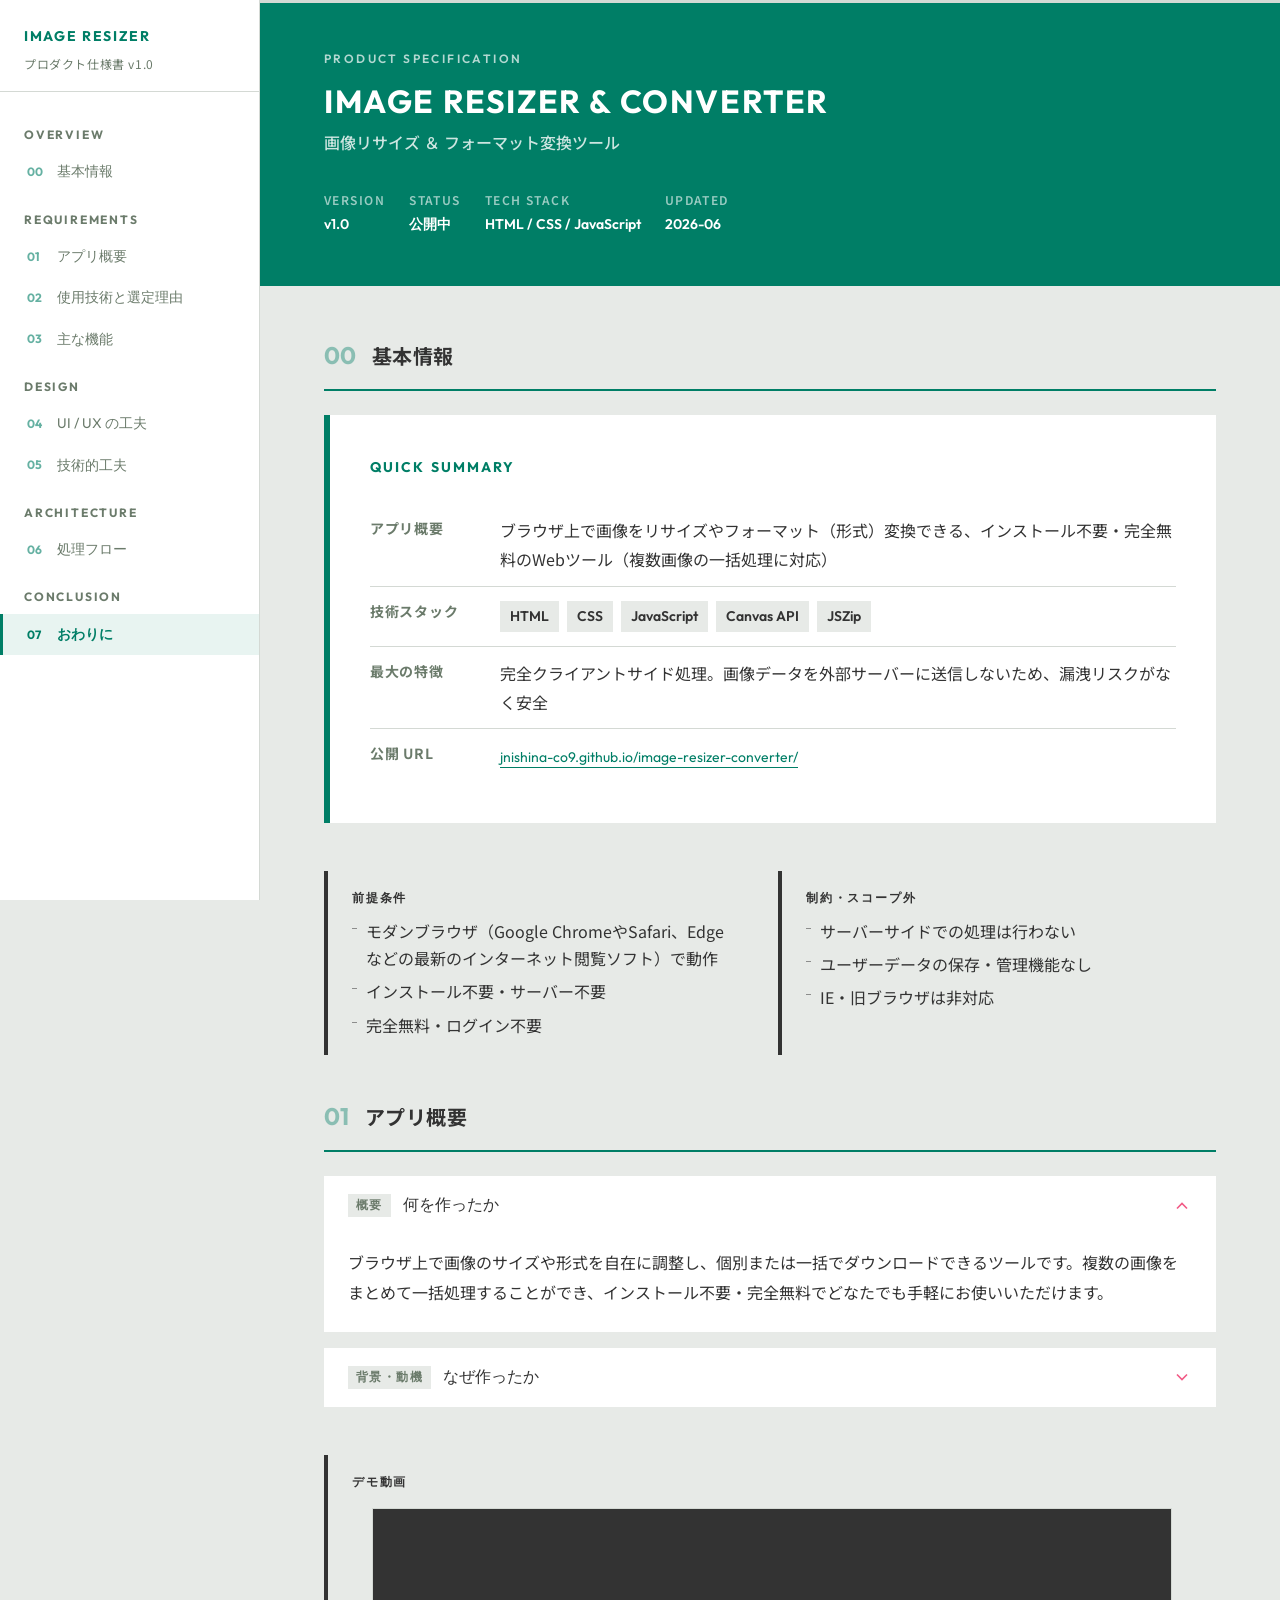
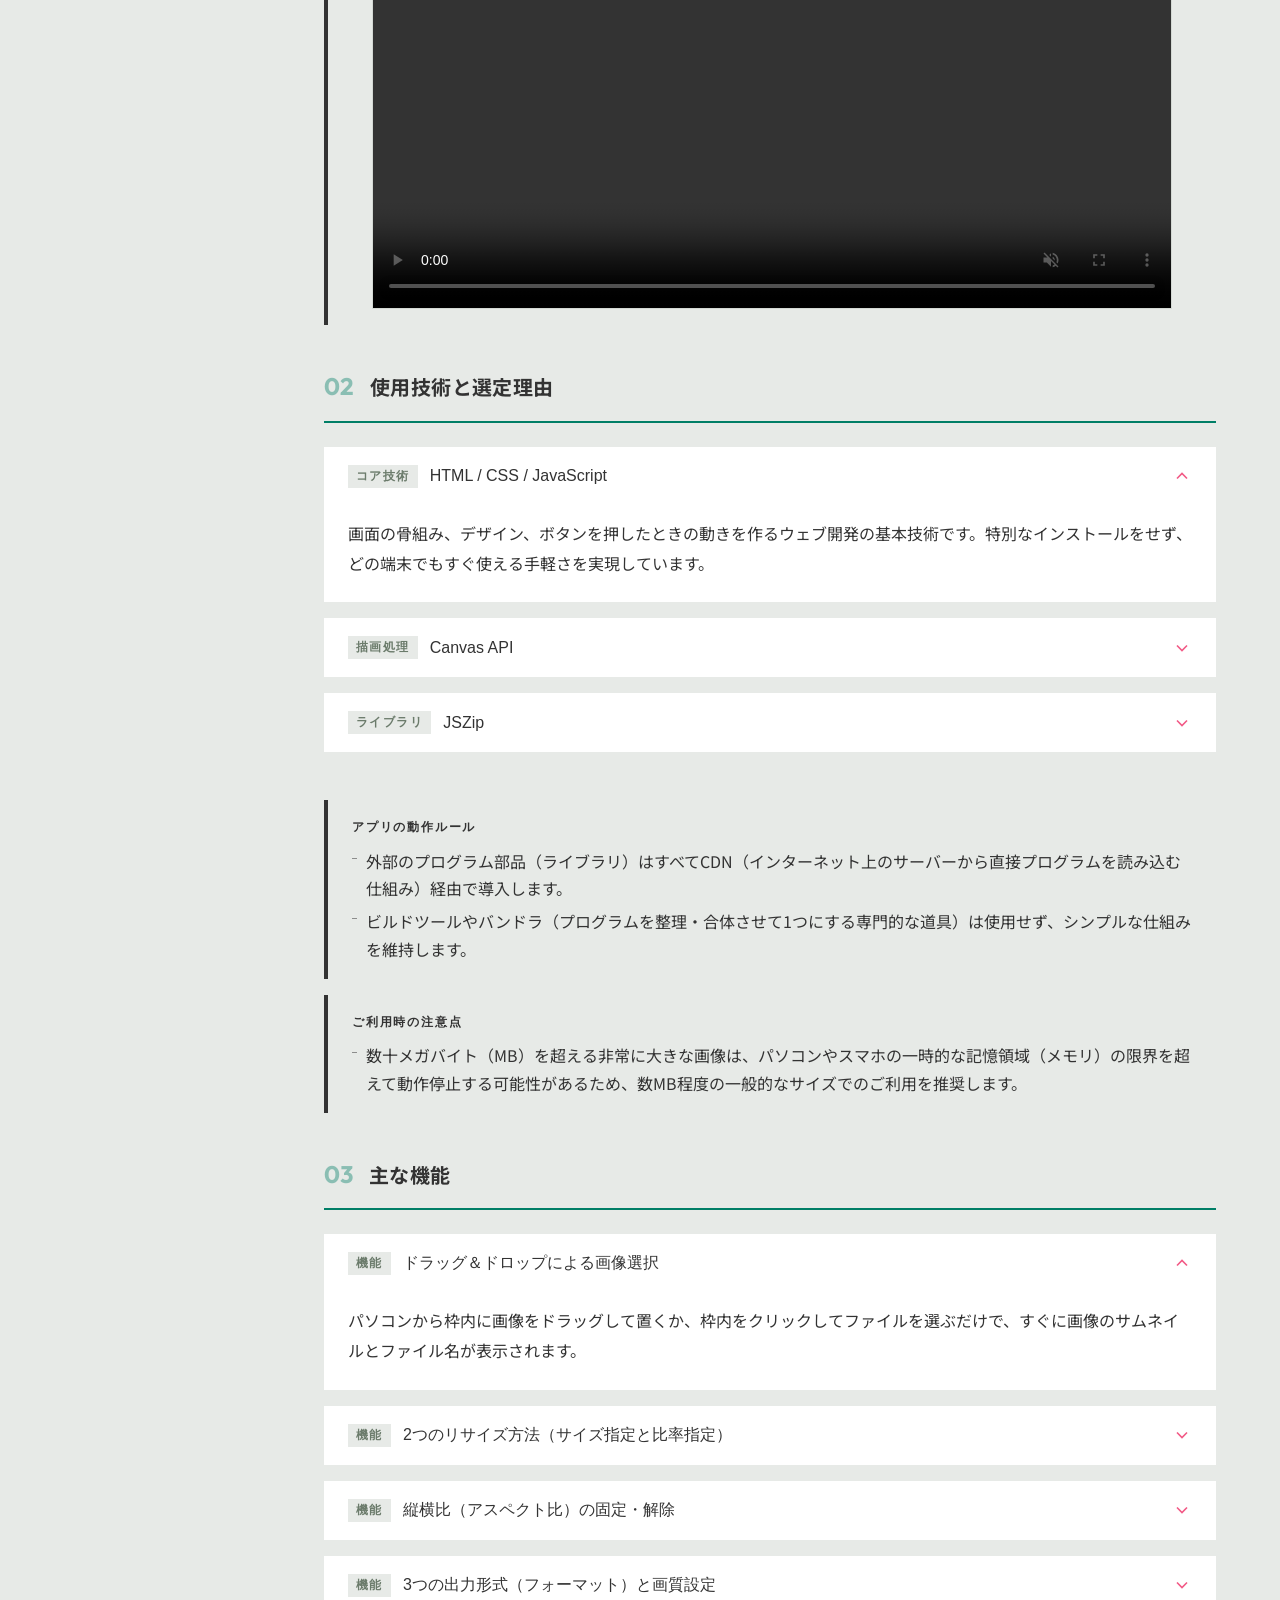
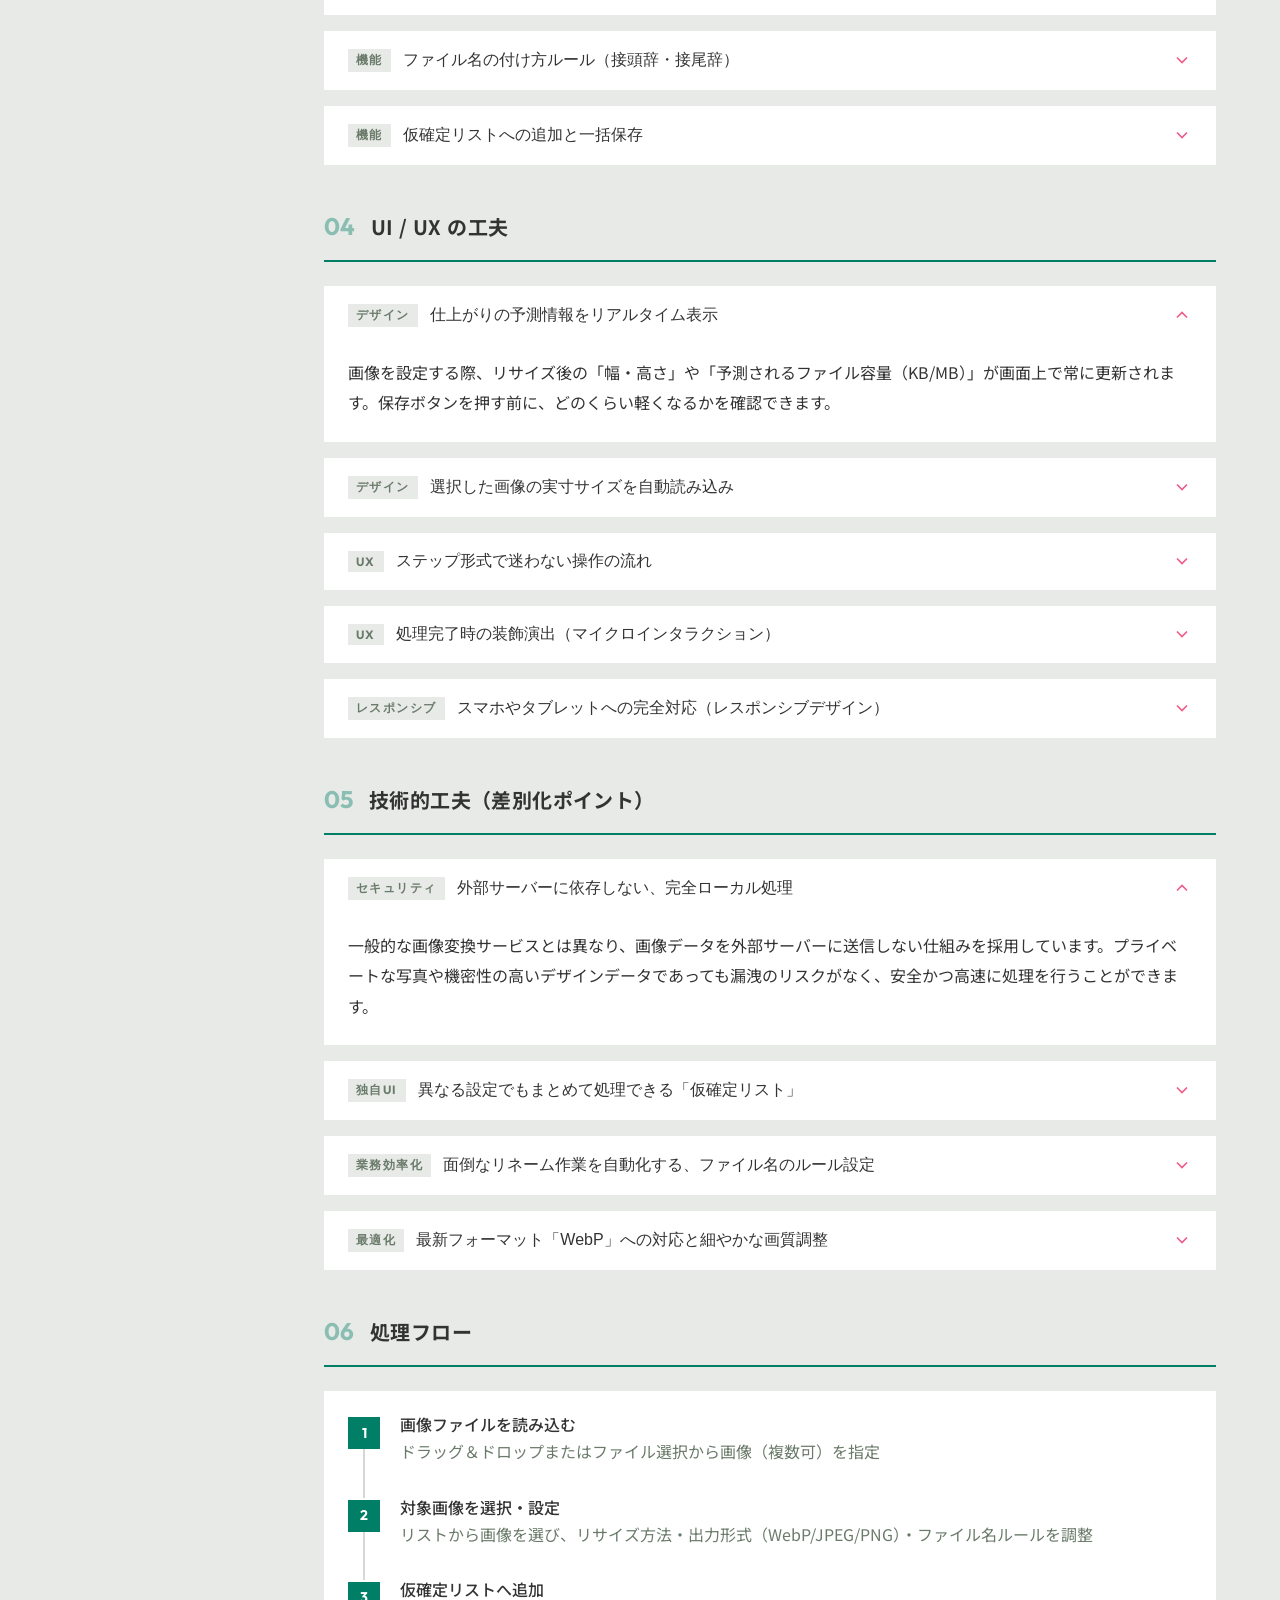
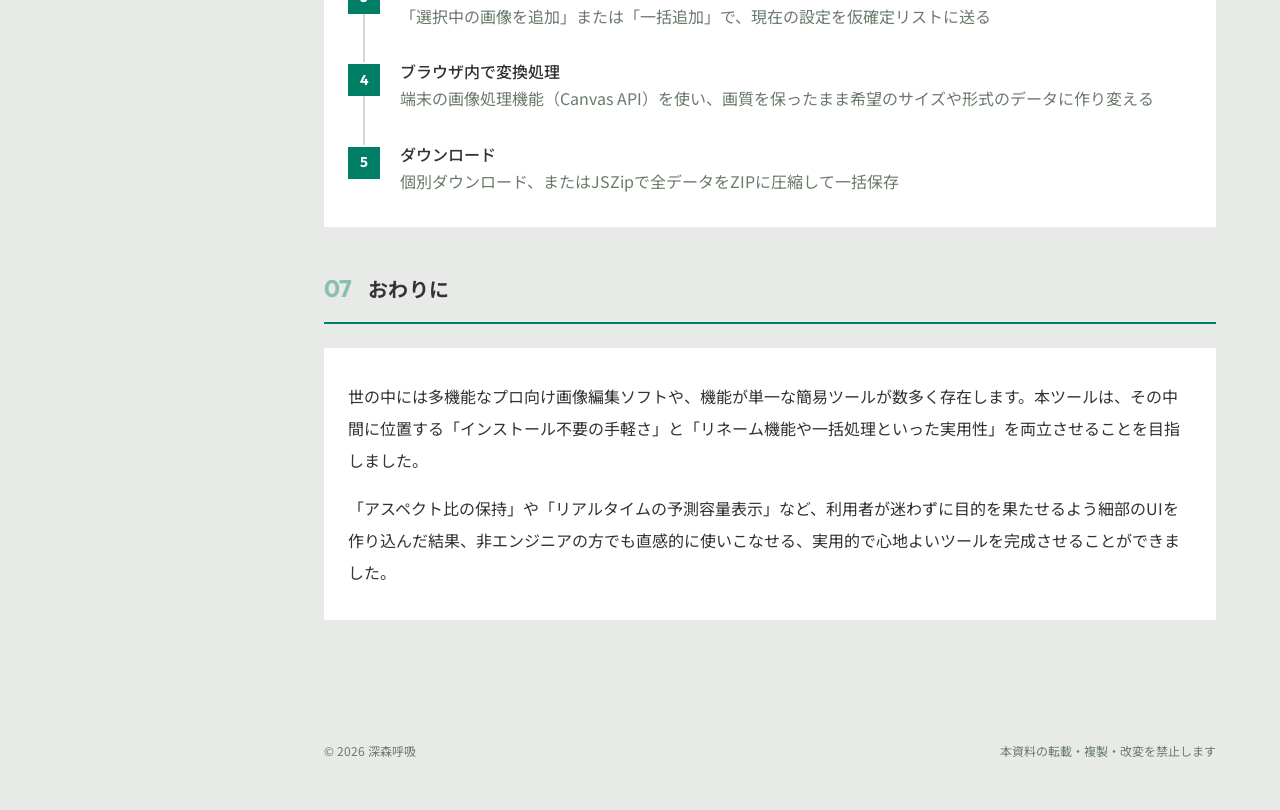
==== spec.html @ 7070a4cf "ファイル内容を更新済み、.gitignoreを追加済み" ====
<!DOCTYPE html>
<html lang="ja">
<head>
<meta charset="UTF-8">
<meta name="viewport" content="width=device-width, initial-scale=1.0">
<title>IMAGE RESIZER & CONVERTER — プロダクト仕様書</title>
<link rel="preconnect" href="https://fonts.googleapis.com">
<link rel="preconnect" href="https://fonts.gstatic.com" crossorigin>
<link href="https://fonts.googleapis.com/css2?family=Noto+Sans+JP:wght@400;500;700&family=Outfit:wght@400;600;700&display=swap" rel="stylesheet">
<style>
  /* =============================================
     RESET & BASE
  ============================================= */
  *, *::before, *::after { box-sizing: border-box; margin: 0; padding: 0; }

  :root {
    /* 4色パレット */
    --color-main:    #007E66;   /* メインカラー（ダークグリーン） */
    --color-base:    #FFFFFF;   /* ベースカラー（白） */
    --color-sub:     #E7EAE7;   /* サブカラー（ライトグレーグリーン） */
    --color-accent:  #F25A86;   /* アクセントカラー（ピンク） */
    --color-text:    #333333;   /* テキストカラー */
    
    /* 派生色 */
    --color-text-sub:      #6B7B6B;   /* 補助テキスト */
    --color-border:        #D4D9D4;   /* ボーダー */
    --color-main-light:    #E8F4F1;   /* ホバー背景 */
    --color-accent-light:  #FDEEF4;   /* アクセントカラーの極薄 */
    
    --font-base:     'Noto Sans JP', 'Segoe UI', 'Hiragino Kaku Gothic ProN', 'Hiragino Sans', 'Yu Gothic', 'Meiryo', sans-serif;
    --font-accent:   'Outfit', 'Segoe UI', -apple-system, sans-serif;
    --sidebar-width: 260px;
  }

  html { scroll-behavior: smooth; }

  body {
    font-family: var(--font-base);
    font-size: 16px;
    line-height: 1.8;
    color: var(--color-text);
    background: var(--color-sub);
    min-height: 100vh;
  }

  /* =============================================
     LAYOUT SHELL
  ============================================= */
  .layout {
    display: flex;
    min-height: 100vh;
  }

  /* =============================================
     SIDEBAR
  ============================================= */
  .sidebar {
    position: fixed;
    top: 0;
    left: 0;
    width: var(--sidebar-width);
    height: 100vh;
    background: var(--color-base);
    display: flex;
    flex-direction: column;
    overflow: hidden;
    z-index: 100;
    border-right: 1px solid var(--color-border);
  }

  .sidebar__brand {
    padding: 24px 24px 16px;
    border-bottom: 1px solid var(--color-border);
    flex-shrink: 0;
  }

  .sidebar__app-name {
    font-family: var(--font-accent);
    font-size: 14px;
    font-weight: 700;
    letter-spacing: 0.12em;
    color: var(--color-main);
    text-transform: uppercase;
    text-decoration: none;
    display: block;
    transition: opacity 0.2s ease;
  }

  .sidebar__app-name:hover {
    opacity: 0.7;
  }

  .sidebar__doc-type {
    font-size: 12px;
    color: var(--color-text-sub);
    letter-spacing: 0.05em;
    margin-top: 4px;
  }

  .sidebar__nav {
    flex: 1;
    overflow-y: auto;
    padding: 16px 0 24px;
  }

  .sidebar__nav::-webkit-scrollbar { width: 4px; }
  .sidebar__nav::-webkit-scrollbar-track { background: transparent; }
  .sidebar__nav::-webkit-scrollbar-thumb { background: var(--color-border); }

  .nav__section-label {
    font-family: var(--font-accent);
    font-size: 12px;
    font-weight: 700;
    letter-spacing: 0.15em;
    color: var(--color-text-sub);
    text-transform: uppercase;
    padding: 16px 24px 6px;
  }

  .nav__item {
    display: flex;
    align-items: center;
    gap: 10px;
    padding: 8px 24px;
    font-family: var(--font-accent);
    font-size: 14px;
    color: var(--color-text-sub);
    text-decoration: none;
    cursor: pointer;
    transition: background 0.15s, color 0.15s;
    border-left: 3px solid transparent;
  }

  .nav__item:hover {
    background: var(--color-sub);
    color: var(--color-text);
  }

  .nav__item.is-active {
    background: var(--color-main-light);
    color: var(--color-main);
    border-left-color: var(--color-main);
    font-weight: 700;
  }

  .nav__item-num {
    font-family: var(--font-accent);
    font-size: 12px;
    font-weight: 700;
    color: var(--color-main);
    opacity: 0.6;
    min-width: 20px;
  }

  .nav__item.is-active .nav__item-num { opacity: 1; }

  /* =============================================
     MAIN CONTENT
  ============================================= */
  .main {
    margin-left: var(--sidebar-width);
    flex: 1;
    min-width: 0;
  }

  /* =============================================
     PAGE HEADER
  ============================================= */
  .page-header {
    background: var(--color-main);
    padding: 48px 64px;
  }

  .page-header__eyebrow {
    font-family: var(--font-accent);
    font-size: 12px;
    font-weight: 600;
    letter-spacing: 0.2em;
    color: rgba(255,255,255,0.7);
    text-transform: uppercase;
    margin-bottom: 12px;
  }

  .page-header__title {
    font-family: var(--font-accent);
    font-size: 32px;
    font-weight: 700;
    color: var(--color-base);
    letter-spacing: 0.05em;
    line-height: 1.2;
  }

  .page-header__subtitle {
    font-size: 16px;
    color: rgba(255,255,255,0.8);
    margin-top: 8px;
    font-weight: 500;
  }

  .page-header__meta {
    display: flex;
    gap: 24px;
    margin-top: 32px;
    flex-wrap: wrap;
  }

  .meta-badge {
    display: flex;
    flex-direction: column;
    gap: 2px;
  }

  .meta-badge__label {
    font-size: 12px;
    letter-spacing: 0.12em;
    color: rgba(255,255,255,0.6);
    text-transform: uppercase;
    font-weight: 600;
  }

  .meta-badge__value {
    font-family: var(--font-accent);
    font-size: 14px;
    color: var(--color-base);
    font-weight: 600;
  }

  /* =============================================
     CONTENT AREA
  ============================================= */
  .content {
    padding: 48px 64px;
  }

  /* =============================================
     APP CARD (Section 0)
  ============================================= */
  .app-card {
    background: var(--color-base);
    padding: 40px;
    margin-bottom: 48px;
    border-left: 6px solid var(--color-main);
  }

  .app-card__title {
    font-family: var(--font-accent);
    font-size: 14px;
    font-weight: 700;
    letter-spacing: 0.15em;
    color: var(--color-main);
    text-transform: uppercase;
    margin-bottom: 24px;
  }

  .app-card__table {
    width: 100%;
    border-collapse: collapse;
  }

  .app-card__table tr {
    border-bottom: 1px solid var(--color-border);
  }

  .app-card__table tr:last-child { border-bottom: none; }

  .app-card__table th {
    font-size: 14px;
    font-weight: 700;
    color: var(--color-text-sub);
    letter-spacing: 0.05em;
    padding: 12px 16px 12px 0;
    text-align: left;
    white-space: nowrap;
    width: 130px;
    vertical-align: top;
  }

  .app-card__table td {
    font-size: 16px;
    color: var(--color-text);
    padding: 12px 0;
    vertical-align: top;
  }

  .tech-tag {
    display: inline-block;
    background: var(--color-sub);
    color: var(--color-text);
    font-size: 14px;
    padding: 3px 10px;
    font-family: var(--font-accent);
    font-weight: 600;
    margin: 2px 4px 2px 0;
  }

  .url-link {
    font-family: var(--font-accent);
    font-size: 14px;
    color: var(--color-main);
    text-decoration: none;
    border-bottom: 1px solid var(--color-main);
    padding-bottom: 1px;
  }

  /* =============================================
     SECTION
  ============================================= */
  .spec-section {
    margin-bottom: 40px;
    scroll-margin-top: 24px;
  }

  .section-header {
    display: flex;
    align-items: baseline;
    gap: 16px;
    margin-bottom: 24px;
    padding-bottom: 12px;
    border-bottom: 2px solid var(--color-main);
  }

  .section-num {
    font-family: var(--font-accent);
    font-size: 24px;
    font-weight: 700;
    color: var(--color-main);
    opacity: 0.4;
  }

  .section-title {
    font-family: var(--font-base);
    font-size: 20px;
    font-weight: 700;
    color: var(--color-text);
    letter-spacing: 0.02em;
  }

  .section-body {
    display: flex;
    flex-direction: column;
    gap: 16px;
  }

  /* =============================================
     ACCORDION
  ============================================= */
  .accordion {
    background: var(--color-base);
    overflow: hidden;
  }

  .accordion__trigger {
    width: 100%;
    display: flex;
    align-items: center;
    justify-content: space-between;
    padding: 18px 24px;
    background: none;
    border: none;
    cursor: pointer;
    text-align: left;
    gap: 12px;
    transition: background 0.15s;
  }

  .accordion__trigger:hover { background: var(--color-main-light); }

  .accordion__trigger-left {
    display: flex;
    align-items: center;
    gap: 12px;
  }

  .accordion__tag {
    font-family: var(--font-accent);
    font-size: 12px;
    font-weight: 700;
    letter-spacing: 0.12em;
    text-transform: uppercase;
    padding: 3px 8px;
    white-space: nowrap;
    background: var(--color-sub);
    color: var(--color-text-sub);
  }

  .accordion__title {
    font-size: 16px;
    font-weight: 500;
    color: var(--color-text);
  }

  .accordion__icon {
    width: 20px;
    height: 20px;
    flex-shrink: 0;
    color: var(--color-accent);
    transition: transform 0.25s ease;
  }

  .accordion.is-open .accordion__icon { transform: rotate(180deg); }

  .accordion__body {
    display: none;
    padding: 12px 24px 24px;
    animation: fadeIn 0.2s ease;
  }

  .accordion.is-open .accordion__body { display: block; }

  @keyframes fadeIn {
    from { opacity: 0; transform: translateY(-4px); }
    to   { opacity: 1; transform: translateY(0); }
  }

  .accordion__body p {
    font-size: 16px;
    line-height: 1.9;
    color: var(--color-text);
    margin-bottom: 12px;
  }

  .accordion__body p:last-child { margin-bottom: 0; }

  /* =============================================
     SPEC BLOCKS (前提・制約・決定理由)
  ============================================= */
  .block-grid {
    display: grid;
    grid-template-columns: 1fr 1fr;
    gap: 16px;
  }

  .spec-block {
    padding: 16px 24px;
    background: transparent;
    border-left: 4px solid var(--color-text);
  }

  /* 先行要素（アコーディオン群、アプリカード等）の直後のブロックやグリッドには自動で上部余白を付与 */
  .accordion + .spec-block,
  .accordion + .block-grid,
  .app-card + .spec-block,
  .app-card + .block-grid {
    margin-top: 32px;
  }

  .spec-block__label {
    font-family: var(--font-accent);
    font-size: 12px;
    font-weight: 700;
    letter-spacing: 0.15em;
    text-transform: uppercase;
    margin-bottom: 10px;
    color: var(--color-text);
  }

  .spec-block ul {
    list-style: none;
    display: flex;
    flex-direction: column;
    gap: 6px;
  }

  .spec-block li {
    font-size: 16px;
    line-height: 1.7;
    color: var(--color-text);
    padding-left: 14px;
    position: relative;
  }

  .spec-block li::before {
    content: '';
    position: absolute;
    left: 0;
    top: 10px;
    width: 5px;
    height: 1px;
    background: currentColor;
    opacity: 0.5;
  }

  /* =============================================
     FLOW DIAGRAM
  ============================================= */
  .flow {
    display: flex;
    flex-direction: column;
    gap: 0;
    background: var(--color-base);
    padding: 24px 24px 32px;
  }

  .flow-step {
    display: flex;
    align-items: flex-start;
    gap: 20px;
  }

  .flow-step__left {
    display: flex;
    flex-direction: column;
    align-items: center;
    flex-shrink: 0;
    align-self: stretch;
  }

  .flow-step__num {
    width: 32px;
    height: 32px;
    background: var(--color-main);
    color: var(--color-base);
    font-family: var(--font-accent);
    font-size: 14px;
    font-weight: 700;
    display: flex;
    align-items: center;
    justify-content: center;
    flex-shrink: 0;
    margin-top: 2px;
  }

  .flow-step__line {
    width: 2px;
    flex: 1;
    min-height: 32px;
    background: var(--color-border);
    margin: 0 auto;
  }

  .flow-step:last-child .flow-step__line { display: none; }

  .flow-step__content {
    padding-top: 0;
    padding-bottom: 32px;
  }

  .flow-step:last-child .flow-step__content { padding-bottom: 0; }

  .flow-step__title {
    font-size: 16px;
    font-weight: 500;
    color: var(--color-text);
    margin-bottom: 4px;
    line-height: 1.2;
  }

  .flow-step__desc {
    font-size: 16px;
    color: var(--color-text-sub);
    line-height: 1.7;
  }

  /* =============================================
     DEMO VIDEO
  ============================================= */
  .demo-video-wrapper {
    position: relative;
    width: 100%;
    max-width: 800px;
    margin: 16px auto 0 auto;
  }

  .demo-video-wrapper video {
    width: 100%;
    height: auto;
    display: block;
    border: 1px solid var(--color-border);
  }

  /* =============================================
     PAGE FOOTER
  ============================================= */
  .page-footer {
    padding: 32px 64px 48px;
    display: flex;
    justify-content: space-between;
    align-items: center;
    font-size: 12px;
    color: var(--color-text-sub);
  }

  /* =============================================
     PROGRESS BAR
  ============================================= */
  .reading-progress {
    position: fixed;
    top: 0;
    left: var(--sidebar-width);
    right: 0;
    height: 3px;
    background: var(--color-border);
    z-index: 200;
  }

  .reading-progress__bar {
    height: 100%;
    background: var(--color-main);
    width: 0%;
    transition: width 0.1s linear;
  }

  /* =============================================
     RESPONSIVE — デスクトップファースト 4段階
  ============================================= */

  /* XL: 大画面（1440px 以上） */
  @media (min-width: 1440px) {
    :root { --sidebar-width: 280px; }
    .content { padding: 56px 80px; }
    .page-header { padding: 56px 80px; }
    .page-footer { padding: 24px 80px; }
  }

  /* M: タブレット（768–1023px） */
  @media (max-width: 1023px) {
    :root { --sidebar-width: 220px; }
    .content { padding: 32px 40px; }
    .page-header { padding: 40px; }
    .page-footer { padding: 20px 40px; }
    .block-grid { grid-template-columns: 1fr; }
  }

  /* S: スマホ（767px 以下） */
  @media (max-width: 767px) {
    .sidebar {
      transform: translateX(-100%);
      transition: transform 0.3s ease;
    }
    .sidebar.is-open { transform: translateX(0); }

    .main { margin-left: 0; }
    .page-footer {
      padding: 16px 20px 24px;
      flex-direction: column;
      gap: 4px;
      text-align: center;
      font-size: 11px;
    }
    .reading-progress { left: 0; }
    .page-header { padding: 56px 20px 32px; }
    .page-header__title { font-size: 24px; }
    .section-title { font-size: 16px; }
    .section-num { font-size: 18px; }
    .accordion__title, .flow-step__title { font-size: 14px; }
    .accordion__body p, .spec-block li, .flow-step__desc, .app-card__table td { font-size: 14px; }
    .nav__item, .app-card__table th, .meta-badge__value, .tech-tag, .url-link, .flow-step__num { font-size: 13px; }
    .sidebar__doc-type, .nav__section-label, .nav__item-num, .meta-badge__label, .accordion__tag, .spec-block__label { font-size: 11px; }
    .content { padding: 24px 20px; }
    .block-grid { grid-template-columns: 1fr; }

    .menu-toggle {
      display: flex;
      position: fixed;
      top: 16px;
      right: 16px;
      width: 44px;
      height: 44px;
      background: var(--color-main);
      color: #fff;
      align-items: center;
      justify-content: center;
      cursor: pointer;
      z-index: 300;
      border: none;
      border-radius: 0;
    }

    .scroll-top-btn {
      display: flex;
    }

    .overlay {
      display: none;
      position: fixed;
      inset: 0;
      background: rgba(0,0,0,0.4);
      z-index: 99;
    }
    .overlay.is-active { display: block; }
  }

  /* =============================================
     SCROLL TO TOP BUTTON
  ============================================= */
  .scroll-top-btn {
    display: none;
    position: fixed;
    bottom: 24px;
    right: 16px;
    width: 44px;
    height: 44px;
    background: var(--color-text);
    color: #fff;
    align-items: center;
    justify-content: center;
    cursor: pointer;
    z-index: 200;
    border: none;
    opacity: 0;
    transition: opacity 0.3s ease;
  }

  .scroll-top-btn.is-visible { opacity: 1; }

  /* =============================================
     PRINT
  ============================================= */
  @media print {
    .sidebar, .reading-progress, .menu-toggle, .scroll-top-btn { display: none !important; }
    .main { margin-left: 0; }
    .accordion__body { display: block !important; }
    .accordion__icon { display: none; }
    .page-header { background: none; padding: 0 0 24px; border-bottom: 2px solid #000; }
    .page-header__title, .page-header__subtitle { color: #000; }
    .page-header__eyebrow, .meta-badge__label { color: #666; }
    .meta-badge__value { color: #000; }
  }
</style>
</head>
<body>

<!-- 読書進捗バー -->
<div class="reading-progress" role="progressbar" aria-label="読書進捗">
  <div class="reading-progress__bar" id="progressBar"></div>
</div>

<!-- モバイルオーバーレイ -->
<div class="overlay" id="overlay"></div>

<!-- メニューボタン（SP時・右上固定） -->
<button class="menu-toggle" id="menuToggle" aria-label="目次を開く" style="display:none;">
  <svg width="18" height="18" viewBox="0 0 24 24" fill="none" stroke="currentColor" stroke-width="2.5"><line x1="3" y1="6" x2="21" y2="6"/><line x1="3" y1="12" x2="21" y2="12"/><line x1="3" y1="18" x2="21" y2="18"/></svg>
</button>

<!-- トップへ戻るボタン（SP時・右下固定） -->
<button class="scroll-top-btn" id="scrollTopBtn" aria-label="ページ先頭に戻る">
  <svg width="18" height="18" viewBox="0 0 24 24" fill="none" stroke="currentColor" stroke-width="2.5"><polyline points="18 15 12 9 6 15"/></svg>
</button>

<div class="layout">

  <!-- ======= SIDEBAR ======= -->
  <aside class="sidebar" id="sidebar" role="navigation" aria-label="目次">
    <div class="sidebar__brand">
      <a href="#" class="sidebar__app-name">IMAGE RESIZER</a>
      <div class="sidebar__doc-type">プロダクト仕様書 v1.0</div>
    </div>

    <nav class="sidebar__nav">
      <div class="nav__section-label">Overview</div>
      <a class="nav__item" href="#sec-0" id="nav-0">
        <span class="nav__item-num">00</span>基本情報
      </a>

      <div class="nav__section-label">Requirements</div>
      <a class="nav__item" href="#sec-1" id="nav-1">
        <span class="nav__item-num">01</span>アプリ概要
      </a>
      <a class="nav__item" href="#sec-2" id="nav-2">
        <span class="nav__item-num">02</span>使用技術と選定理由
      </a>
      <a class="nav__item" href="#sec-3" id="nav-3">
        <span class="nav__item-num">03</span>主な機能
      </a>

      <div class="nav__section-label">Design</div>
      <a class="nav__item" href="#sec-4" id="nav-4">
        <span class="nav__item-num">04</span>UI / UX の工夫
      </a>
      <a class="nav__item" href="#sec-5" id="nav-5">
        <span class="nav__item-num">05</span>技術的工夫
      </a>

      <div class="nav__section-label">Architecture</div>
      <a class="nav__item" href="#sec-6" id="nav-6">
        <span class="nav__item-num">06</span>処理フロー
      </a>

      <div class="nav__section-label">Conclusion</div>
      <a class="nav__item" href="#sec-7" id="nav-7">
        <span class="nav__item-num">07</span>おわりに
      </a>
    </nav>
  </aside>

  <!-- ======= MAIN ======= -->
  <div class="main">

    <!-- PAGE HEADER -->
    <header class="page-header">
      <div class="page-header__eyebrow">PRODUCT SPECIFICATION</div>
      <h1 class="page-header__title">IMAGE RESIZER & CONVERTER</h1>
      <div class="page-header__subtitle">画像リサイズ ＆ フォーマット変換ツール</div>
      <div class="page-header__meta">
        <div class="meta-badge">
          <span class="meta-badge__label">Version</span>
          <span class="meta-badge__value">v1.0</span>
        </div>
        <div class="meta-badge">
          <span class="meta-badge__label">Status</span>
          <span class="meta-badge__value">公開中</span>
        </div>
        <div class="meta-badge">
          <span class="meta-badge__label">Tech Stack</span>
          <span class="meta-badge__value">HTML / CSS / JavaScript</span>
        </div>
        <div class="meta-badge">
          <span class="meta-badge__label">Updated</span>
          <span class="meta-badge__value">2026-06</span>
        </div>
      </div>
    </header>

    <!-- CONTENT -->
    <main class="content">

      <!-- ================================
           SECTION 0: アプリカード
      ================================ -->
      <section class="spec-section" id="sec-0" aria-labelledby="title-0">
        <div class="section-header">
          <span class="section-num">00</span>
          <h2 class="section-title" id="title-0">基本情報</h2>
        </div>

        <div class="app-card">
          <div class="app-card__title">Quick Summary</div>
          <table class="app-card__table">
            <tbody>
              <tr>
                <th>アプリ概要</th>
                <td>ブラウザ上で画像をリサイズやフォーマット（形式）変換できる、インストール不要・完全無料のWebツール（複数画像の一括処理に対応）</td>
              </tr>
              <tr>
                <th>技術スタック</th>
                <td>
                  <span class="tech-tag">HTML</span>
                  <span class="tech-tag">CSS</span>
                  <span class="tech-tag">JavaScript</span>
                  <span class="tech-tag">Canvas API</span>
                  <span class="tech-tag">JSZip</span>
                </td>
              </tr>
              <tr>
                <th>最大の特徴</th>
                <td>完全クライアントサイド処理。画像データを外部サーバーに送信しないため、漏洩リスクがなく安全</td>
              </tr>
              <tr>
                <th>公開 URL</th>
                <td>
                  <a class="url-link" href="https://jnishina-co9.github.io/image-resizer-converter/" target="_blank" rel="noopener">
                    jnishina-co9.github.io/image-resizer-converter/
                  </a>
                </td>
              </tr>
            </tbody>
          </table>
        </div>

        <!-- 前提・制約ブロック -->
        <div class="block-grid">
          <div class="spec-block spec-block--premise">
            <div class="spec-block__label">前提条件</div>
            <ul>
              <li>モダンブラウザ（Google ChromeやSafari、Edgeなどの最新のインターネット閲覧ソフト）で動作</li>
              <li>インストール不要・サーバー不要</li>
              <li>完全無料・ログイン不要</li>
            </ul>
          </div>
          <div class="spec-block spec-block--constraint">
            <div class="spec-block__label">制約・スコープ外</div>
            <ul>
              <li>サーバーサイドでの処理は行わない</li>
              <li>ユーザーデータの保存・管理機能なし</li>
              <li>IE・旧ブラウザは非対応</li>
            </ul>
          </div>
        </div>
      </section>

      <!-- ================================
           SECTION 1: アプリ概要
      ================================ -->
      <section class="spec-section" id="sec-1" aria-labelledby="title-1">
        <div class="section-header">
          <span class="section-num">01</span>
          <h2 class="section-title" id="title-1">アプリ概要</h2>
        </div>
        <div class="section-body">

          <div class="accordion is-open" id="acc-1-1">
            <button class="accordion__trigger" aria-expanded="true" aria-controls="body-1-1">
              <div class="accordion__trigger-left">
                <span class="accordion__tag accordion__tag--feature">概要</span>
                <span class="accordion__title">何を作ったか</span>
              </div>
              <svg class="accordion__icon" viewBox="0 0 24 24" fill="none" stroke="currentColor" stroke-width="2"><polyline points="6 9 12 15 18 9"/></svg>
            </button>
            <div class="accordion__body" id="body-1-1">
              <p>ブラウザ上で画像のサイズや形式を自在に調整し、個別または一括でダウンロードできるツールです。複数の画像をまとめて一括処理することができ、インストール不要・完全無料でどなたでも手軽にお使いいただけます。</p>
            </div>
          </div>

          <div class="accordion" id="acc-1-2">
            <button class="accordion__trigger" aria-expanded="false" aria-controls="body-1-2">
              <div class="accordion__trigger-left">
                <span class="accordion__tag accordion__tag--rationale">背景・動機</span>
                <span class="accordion__title">なぜ作ったか</span>
              </div>
              <svg class="accordion__icon" viewBox="0 0 24 24" fill="none" stroke="currentColor" stroke-width="2"><polyline points="6 9 12 15 18 9"/></svg>
            </button>
            <div class="accordion__body" id="body-1-2">
              <p><strong>背景：</strong>ホームページの表示を速くするために画像を軽量化したり、SNSの投稿サイズに合わせたりと、日常的に画像のリサイズやファイル形式の変換（PNGからWebPなど）を行う需要が多くあります。</p>
              <p><strong>課題：</strong>インターネット上の多くの画像変換サービスは、一度画像を外部サーバーにアップロードする必要があり、個人情報や公開前の画像が漏洩するリスク（プライバシーリスク）があります。また、一括処理が有料であったり、広告が煩わしかったりする問題もあります。</p>
              <p><strong>解決策：</strong>画像データを外部サーバーへ送信せず、すべて利用者のブラウザ上だけで処理を完結させることで、高い安全性・軽快な動作・完全無料を同時に実現しました。</p>
            </div>
          </div>

          <!-- デモ動画 -->
          <div class="spec-block">
            <div class="spec-block__label">デモ動画</div>
            <div class="demo-video-wrapper">
              <video src="demo.mp4" preload="metadata" autoplay loop muted playsinline controls>
                お使いのブラウザは動画の再生に対応していません。
              </video>
            </div>
          </div>

        </div>
      </section>

      <!-- ================================
           SECTION 2: 使用技術と選定理由
      ================================ -->
      <section class="spec-section" id="sec-2" aria-labelledby="title-2">
        <div class="section-header">
          <span class="section-num">02</span>
          <h2 class="section-title" id="title-2">使用技術と選定理由</h2>
        </div>
        <div class="section-body">

          <div class="accordion is-open" id="acc-2-1">
            <button class="accordion__trigger" aria-expanded="true" aria-controls="body-2-1">
              <div class="accordion__trigger-left">
                <span class="accordion__tag accordion__tag--tech">コア技術</span>
                <span class="accordion__title">HTML / CSS / JavaScript</span>
              </div>
              <svg class="accordion__icon" viewBox="0 0 24 24" fill="none" stroke="currentColor" stroke-width="2"><polyline points="6 9 12 15 18 9"/></svg>
            </button>
            <div class="accordion__body" id="body-2-1">
              <p>画面の骨組み、デザイン、ボタンを押したときの動きを作るウェブ開発の基本技術です。特別なインストールをせず、どの端末でもすぐ使える手軽さを実現しています。</p>
            </div>
          </div>

          <div class="accordion" id="acc-2-2">
            <button class="accordion__trigger" aria-expanded="false" aria-controls="body-2-2">
              <div class="accordion__trigger-left">
                <span class="accordion__tag accordion__tag--tech">描画処理</span>
                <span class="accordion__title">Canvas API</span>
              </div>
              <svg class="accordion__icon" viewBox="0 0 24 24" fill="none" stroke="currentColor" stroke-width="2"><polyline points="6 9 12 15 18 9"/></svg>
            </button>
            <div class="accordion__body" id="body-2-2">
              <p>ブラウザに最初から組み込まれている画像描画機能です。サーバーに頼らず、パソコンやスマホの中で素早くかつ安全に、画像のサイズ調整や画像変換ができます。</p>
            </div>
          </div>

          <div class="accordion" id="acc-2-3">
            <button class="accordion__trigger" aria-expanded="false" aria-controls="body-2-3">
              <div class="accordion__trigger-left">
                <span class="accordion__tag accordion__tag--tech">ライブラリ</span>
                <span class="accordion__title">JSZip</span>
              </div>
              <svg class="accordion__icon" viewBox="0 0 24 24" fill="none" stroke="currentColor" stroke-width="2"><polyline points="6 9 12 15 18 9"/></svg>
            </button>
            <div class="accordion__body" id="body-2-3">
              <p>複数の画像を1枚ずつ保存する手間を省き、一瞬で1つのZIPファイルとしてまとめてダウンロードできるようにするために採用しました。ブラウザ上で圧縮処理が完結するため、高速かつサーバー不要で動作します。</p>
            </div>
          </div>

          <div class="spec-block spec-block--premise">
            <div class="spec-block__label">アプリの動作ルール</div>
            <ul>
              <li>外部のプログラム部品（ライブラリ）はすべてCDN（インターネット上のサーバーから直接プログラムを読み込む仕組み）経由で導入します。</li>
              <li>ビルドツールやバンドラ（プログラムを整理・合体させて1つにする専門的な道具）は使用せず、シンプルな仕組みを維持します。</li>
            </ul>
          </div>
          <div class="spec-block spec-block--constraint">
            <div class="spec-block__label">ご利用時の注意点</div>
            <ul>
              <li>数十メガバイト（MB）を超える非常に大きな画像は、パソコンやスマホの一時的な記憶領域（メモリ）の限界を超えて動作停止する可能性があるため、数MB程度の一般的なサイズでのご利用を推奨します。</li>
            </ul>
          </div>
        </div>
      </section>

      <!-- ================================
           SECTION 3: 主な機能
      ================================ -->
      <section class="spec-section" id="sec-3" aria-labelledby="title-3">
        <div class="section-header">
          <span class="section-num">03</span>
          <h2 class="section-title" id="title-3">主な機能</h2>
        </div>
        <div class="section-body">

          <div class="accordion is-open" id="acc-3-1">
            <button class="accordion__trigger" aria-expanded="true" aria-controls="body-3-1">
              <div class="accordion__trigger-left">
                <span class="accordion__tag accordion__tag--feature">機能</span>
                <span class="accordion__title">ドラッグ＆ドロップによる画像選択</span>
              </div>
              <svg class="accordion__icon" viewBox="0 0 24 24" fill="none" stroke="currentColor" stroke-width="2"><polyline points="6 9 12 15 18 9"/></svg>
            </button>
            <div class="accordion__body" id="body-3-1">
              <p>パソコンから枠内に画像をドラッグして置くか、枠内をクリックしてファイルを選ぶだけで、すぐに画像のサムネイルとファイル名が表示されます。</p>
            </div>
          </div>

          <div class="accordion" id="acc-3-2">
            <button class="accordion__trigger" aria-expanded="false" aria-controls="body-3-2">
              <div class="accordion__trigger-left">
                <span class="accordion__tag accordion__tag--feature">機能</span>
                <span class="accordion__title">2つのリサイズ方法（サイズ指定と比率指定）</span>
              </div>
              <svg class="accordion__icon" viewBox="0 0 24 24" fill="none" stroke="currentColor" stroke-width="2"><polyline points="6 9 12 15 18 9"/></svg>
            </button>
            <div class="accordion__body" id="body-3-2">
              <p>幅と高さを直接数値（ピクセル）で打ち込む「サイズ指定モード」と、スライダーを左右に動かして元の大きさの何パーセントにするかを決める「比率指定モード」を切り替えて設定できます。</p>
            </div>
          </div>

          <div class="accordion" id="acc-3-3">
            <button class="accordion__trigger" aria-expanded="false" aria-controls="body-3-3">
              <div class="accordion__trigger-left">
                <span class="accordion__tag accordion__tag--feature">機能</span>
                <span class="accordion__title">縦横比（アスペクト比）の固定・解除</span>
              </div>
              <svg class="accordion__icon" viewBox="0 0 24 24" fill="none" stroke="currentColor" stroke-width="2"><polyline points="6 9 12 15 18 9"/></svg>
            </button>
            <div class="accordion__body" id="body-3-3">
              <p>「固定」ボタンが有効なときは、幅の数値を変更すると自動的に高さも元の画像の縦横比に合わせて計算され、画像が縦や横に潰れて不自然に変形するのを防ぎます。</p>
            </div>
          </div>

          <div class="accordion" id="acc-3-4">
            <button class="accordion__trigger" aria-expanded="false" aria-controls="body-3-4">
              <div class="accordion__trigger-left">
                <span class="accordion__tag accordion__tag--feature">機能</span>
                <span class="accordion__title">3つの出力形式（フォーマット）と画質設定</span>
              </div>
              <svg class="accordion__icon" viewBox="0 0 24 24" fill="none" stroke="currentColor" stroke-width="2"><polyline points="6 9 12 15 18 9"/></svg>
            </button>
            <div class="accordion__body" id="body-3-4">
              <p>保存する画像の形式を「WebP（ウェッピー：最新の軽量画像形式）」「JPEG（ジェイペグ：一般的な写真用形式）」「PNG（ピーエヌジー：透明に対応した形式）」の3つから選べます。WebPとJPEGでは、画質（10%〜100%）を調整してファイル容量を節約できます。</p>
            </div>
          </div>

          <div class="accordion" id="acc-3-5">
            <button class="accordion__trigger" aria-expanded="false" aria-controls="body-3-5">
              <div class="accordion__trigger-left">
                <span class="accordion__tag accordion__tag--feature">機能</span>
                <span class="accordion__title">ファイル名の付け方ルール（接頭辞・接尾辞）</span>
              </div>
              <svg class="accordion__icon" viewBox="0 0 24 24" fill="none" stroke="currentColor" stroke-width="2"><polyline points="6 9 12 15 18 9"/></svg>
            </button>
            <div class="accordion__body" id="body-3-5">
              <p>保存されるファイル名の先頭（接頭辞）や末尾（接尾辞）に、決まった文字（例：見本用の「sample_」や、圧縮後を表す「_min」など）を自動でくっつけるルールを設定できます。変換後の名前はリアルタイムで事前に確認可能です。</p>
            </div>
          </div>

          <div class="accordion" id="acc-3-6">
            <button class="accordion__trigger" aria-expanded="false" aria-controls="body-3-6">
              <div class="accordion__trigger-left">
                <span class="accordion__tag accordion__tag--feature">機能</span>
                <span class="accordion__title">仮確定リストへの追加と一括保存</span>
              </div>
              <svg class="accordion__icon" viewBox="0 0 24 24" fill="none" stroke="currentColor" stroke-width="2"><polyline points="6 9 12 15 18 9"/></svg>
            </button>
            <div class="accordion__body" id="body-3-6">
              <p>リサイズ設定を終えた画像を「仮確定リスト」に並べていきます。リストに入った画像は、個別にダウンロードすることも、最後に「一括保存して完了」ボタンを押してまとめて1つのZIP形式のファイルとして保存することもできます。</p>
            </div>
          </div>

        </div>
      </section>

      <!-- ================================
           SECTION 4: UI/UXの工夫
      ================================ -->
      <section class="spec-section" id="sec-4" aria-labelledby="title-4">
        <div class="section-header">
          <span class="section-num">04</span>
          <h2 class="section-title" id="title-4">UI / UX の工夫</h2>
        </div>
        <div class="section-body">

          <div class="accordion is-open" id="acc-4-1">
            <button class="accordion__trigger" aria-expanded="true" aria-controls="body-4-1">
              <div class="accordion__trigger-left">
                <span class="accordion__tag accordion__tag--design">デザイン</span>
                <span class="accordion__title">仕上がりの予測情報をリアルタイム表示</span>
              </div>
              <svg class="accordion__icon" viewBox="0 0 24 24" fill="none" stroke="currentColor" stroke-width="2"><polyline points="6 9 12 15 18 9"/></svg>
            </button>
            <div class="accordion__body" id="body-4-1">
              <p>画像を設定する際、リサイズ後の「幅・高さ」や「予測されるファイル容量（KB/MB）」が画面上で常に更新されます。保存ボタンを押す前に、どのくらい軽くなるかを確認できます。</p>
            </div>
          </div>

          <div class="accordion" id="acc-4-2">
            <button class="accordion__trigger" aria-expanded="false" aria-controls="body-4-2">
              <div class="accordion__trigger-left">
                <span class="accordion__tag accordion__tag--design">デザイン</span>
                <span class="accordion__title">選択した画像の実寸サイズを自動読み込み</span>
              </div>
              <svg class="accordion__icon" viewBox="0 0 24 24" fill="none" stroke="currentColor" stroke-width="2"><polyline points="6 9 12 15 18 9"/></svg>
            </button>
            <div class="accordion__body" id="body-4-2">
              <p>一覧から画像を選択すると、その画像が本来持っている実寸の幅と高さが、自動的に設定フォームの数値として入力されます。これにより、元のサイズを確認する手間が省けます。</p>
            </div>
          </div>

          <div class="accordion" id="acc-4-3">
            <button class="accordion__trigger" aria-expanded="false" aria-controls="body-4-3">
              <div class="accordion__trigger-left">
                <span class="accordion__tag accordion__tag--design">UX</span>
                <span class="accordion__title">ステップ形式で迷わない操作の流れ</span>
              </div>
              <svg class="accordion__icon" viewBox="0 0 24 24" fill="none" stroke="currentColor" stroke-width="2"><polyline points="6 9 12 15 18 9"/></svg>
            </button>
            <div class="accordion__body" id="body-4-3">
              <p>「1. 画像を選択」「2. リサイズ設定とプレビュー」「3. 仮確定リスト」と順番に番号が振られており、上から下へ操作していくだけで作業が完了するように設計されています。</p>
            </div>
          </div>

          <div class="accordion" id="acc-4-4">
            <button class="accordion__trigger" aria-expanded="false" aria-controls="body-4-4">
              <div class="accordion__trigger-left">
                <span class="accordion__tag accordion__tag--design">UX</span>
                <span class="accordion__title">処理完了時の装飾演出（マイクロインタラクション）</span>
              </div>
              <svg class="accordion__icon" viewBox="0 0 24 24" fill="none" stroke="currentColor" stroke-width="2"><polyline points="6 9 12 15 18 9"/></svg>
            </button>
            <div class="accordion__body" id="body-4-4">
              <p>一括ダウンロードが正常に終わると、画面上にカラフルな紙吹雪が舞う演出（アニメーション効果）が入り、ユーザーに「完了した」という心地よい達成感を与えます。</p>
            </div>
          </div>

          <div class="accordion" id="acc-4-5">
            <button class="accordion__trigger" aria-expanded="false" aria-controls="body-4-5">
              <div class="accordion__trigger-left">
                <span class="accordion__tag accordion__tag--design">レスポンシブ</span>
                <span class="accordion__title">スマホやタブレットへの完全対応（レスポンシブデザイン）</span>
              </div>
              <svg class="accordion__icon" viewBox="0 0 24 24" fill="none" stroke="currentColor" stroke-width="2"><polyline points="6 9 12 15 18 9"/></svg>
            </button>
            <div class="accordion__body" id="body-4-5">
              <p>パソコンなどの広い画面では左右に並んで表示される設定項目が、スマートフォンのような幅の狭い画面では自動的に縦1列に整理され、小さな画面でも見やすく快適に操作できます。</p>
            </div>
          </div>

        </div>
      </section>

      <!-- ================================
           SECTION 5: 技術的工夫（差別化ポイント）
      ================================ -->
      <section class="spec-section" id="sec-5" aria-labelledby="title-5">
        <div class="section-header">
          <span class="section-num">05</span>
          <h2 class="section-title" id="title-5">技術的工夫（差別化ポイント）</h2>
        </div>
        <div class="section-body">

          <div class="accordion is-open" id="acc-5-1">
            <button class="accordion__trigger" aria-expanded="true" aria-controls="body-5-1">
              <div class="accordion__trigger-left">
                <span class="accordion__tag accordion__tag--rationale">セキュリティ</span>
                <span class="accordion__title">外部サーバーに依存しない、完全ローカル処理</span>
              </div>
              <svg class="accordion__icon" viewBox="0 0 24 24" fill="none" stroke="currentColor" stroke-width="2"><polyline points="6 9 12 15 18 9"/></svg>
            </button>
            <div class="accordion__body" id="body-5-1">
              <p>一般的な画像変換サービスとは異なり、画像データを外部サーバーに送信しない仕組みを採用しています。プライベートな写真や機密性の高いデザインデータであっても漏洩のリスクがなく、安全かつ高速に処理を行うことができます。</p>
            </div>
          </div>

          <div class="accordion" id="acc-5-2">
            <button class="accordion__trigger" aria-expanded="false" aria-controls="body-5-2">
              <div class="accordion__trigger-left">
                <span class="accordion__tag accordion__tag--rationale">独自UI</span>
                <span class="accordion__title">異なる設定でもまとめて処理できる「仮確定リスト」</span>
              </div>
              <svg class="accordion__icon" viewBox="0 0 24 24" fill="none" stroke="currentColor" stroke-width="2"><polyline points="6 9 12 15 18 9"/></svg>
            </button>
            <div class="accordion__body" id="body-5-2">
              <p>「この写真は小さくしてJPEGに」「このイラストは大きくしてPNGに」といった異なる要件を、1枚ずつリストにためていける機能です。設定が混在していても最終的に1つのZIPファイルとしてまとめてダウンロードできるため、複数画像を扱う際の作業効率が大幅に向上します。</p>
            </div>
          </div>

          <div class="accordion" id="acc-5-3">
            <button class="accordion__trigger" aria-expanded="false" aria-controls="body-5-3">
              <div class="accordion__trigger-left">
                <span class="accordion__tag accordion__tag--rationale">業務効率化</span>
                <span class="accordion__title">面倒なリネーム作業を自動化する、ファイル名のルール設定</span>
              </div>
              <svg class="accordion__icon" viewBox="0 0 24 24" fill="none" stroke="currentColor" stroke-width="2"><polyline points="6 9 12 15 18 9"/></svg>
            </button>
            <div class="accordion__body" id="body-5-3">
              <p>変換後のファイル名の先頭や末尾に、「sample_」や「_min」といった決まった文字列を自動で付与するルールを設定できます。画像処理後の煩雑なファイル名変更の手間をなくし、大量の画像を扱う際の業務効率を後押しします。</p>
            </div>
          </div>

          <div class="accordion" id="acc-5-4">
            <button class="accordion__trigger" aria-expanded="false" aria-controls="body-5-4">
              <div class="accordion__trigger-left">
                <span class="accordion__tag accordion__tag--rationale">最適化</span>
                <span class="accordion__title">最新フォーマット「WebP」への対応と細やかな画質調整</span>
              </div>
              <svg class="accordion__icon" viewBox="0 0 24 24" fill="none" stroke="currentColor" stroke-width="2"><polyline points="6 9 12 15 18 9"/></svg>
            </button>
            <div class="accordion__body" id="body-5-4">
              <p>一般的なJPEGやPNGに加えて、よりファイル容量を軽くできる次世代画像フォーマット「WebP（ウェッピー）」への変換に対応しています。画質のパーセント調整機能と組み合わせることで、ウェブサイトの表示高速化に最適な画像を簡単に作成できます。</p>
            </div>
          </div>

        </div>
      </section>

      <!-- ================================
           SECTION 6: 処理フロー
      ================================ -->
      <section class="spec-section" id="sec-6" aria-labelledby="title-6">
        <div class="section-header">
          <span class="section-num">06</span>
          <h2 class="section-title" id="title-6">処理フロー</h2>
        </div>

        <div class="flow">
          <div class="flow-step">
            <div class="flow-step__left">
              <div class="flow-step__num">1</div>
              <div class="flow-step__line"></div>
            </div>
            <div class="flow-step__content">
              <div class="flow-step__title">画像ファイルを読み込む</div>
              <div class="flow-step__desc">ドラッグ＆ドロップまたはファイル選択から画像（複数可）を指定</div>
            </div>
          </div>
          <div class="flow-step">
            <div class="flow-step__left">
              <div class="flow-step__num">2</div>
              <div class="flow-step__line"></div>
            </div>
            <div class="flow-step__content">
              <div class="flow-step__title">対象画像を選択・設定</div>
              <div class="flow-step__desc">リストから画像を選び、リサイズ方法・出力形式（WebP/JPEG/PNG）・ファイル名ルールを調整</div>
            </div>
          </div>
          <div class="flow-step">
            <div class="flow-step__left">
              <div class="flow-step__num">3</div>
              <div class="flow-step__line"></div>
            </div>
            <div class="flow-step__content">
              <div class="flow-step__title">仮確定リストへ追加</div>
              <div class="flow-step__desc">「選択中の画像を追加」または「一括追加」で、現在の設定を仮確定リストに送る</div>
            </div>
          </div>
          <div class="flow-step">
            <div class="flow-step__left">
              <div class="flow-step__num">4</div>
              <div class="flow-step__line"></div>
            </div>
            <div class="flow-step__content">
              <div class="flow-step__title">ブラウザ内で変換処理</div>
              <div class="flow-step__desc">端末の画像処理機能（Canvas API）を使い、画質を保ったまま希望のサイズや形式のデータに作り変える</div>
            </div>
          </div>
          <div class="flow-step">
            <div class="flow-step__left">
              <div class="flow-step__num">5</div>
              <div class="flow-step__line"></div>
            </div>
            <div class="flow-step__content">
              <div class="flow-step__title">ダウンロード</div>
              <div class="flow-step__desc">個別ダウンロード、またはJSZipで全データをZIPに圧縮して一括保存</div>
            </div>
          </div>
        </div>
      </section>

      <!-- ================================
           SECTION 7: おわりに
      ================================ -->
      <section class="spec-section" id="sec-7" aria-labelledby="title-7">
        <div class="section-header">
          <span class="section-num">07</span>
          <h2 class="section-title" id="title-7">おわりに</h2>
        </div>
        <div class="section-body">
          <div style="background: var(--color-base); padding: 32px 24px; line-height: 2.0;">
            <p style="margin-bottom: 16px;">世の中には多機能なプロ向け画像編集ソフトや、機能が単一な簡易ツールが数多く存在します。本ツールは、その中間に位置する「インストール不要の手軽さ」と「リネーム機能や一括処理といった実用性」を両立させることを目指しました。</p>
            <p>「アスペクト比の保持」や「リアルタイムの予測容量表示」など、利用者が迷わずに目的を果たせるよう細部のUIを作り込んだ結果、非エンジニアの方でも直感的に使いこなせる、実用的で心地よいツールを完成させることができました。</p>
          </div>
        </div>
      </section>

    </main><!-- /content -->

    <!-- PAGE FOOTER -->
    <footer class="page-footer" role="contentinfo">
      <span>© 2026 深森呼吸</span>
      <span>本資料の転載・複製・改変を禁止します</span>
    </footer>

  </div><!-- /main -->
</div><!-- /layout -->

<script>
  // ======================================================
  // ACCORDION
  // ======================================================
  document.querySelectorAll('.accordion__trigger').forEach(btn => {
    btn.addEventListener('click', () => {
      const accordion = btn.closest('.accordion');
      const isOpen = accordion.classList.contains('is-open');

      accordion.classList.toggle('is-open', !isOpen);
      btn.setAttribute('aria-expanded', String(!isOpen));
    });
  });

  // ======================================================
  // READING PROGRESS BAR
  // ======================================================
  const progressBar = document.getElementById('progressBar');
  window.addEventListener('scroll', () => {
    const scrollTop = window.scrollY;
    const docHeight = document.documentElement.scrollHeight - window.innerHeight;
    const progress = docHeight > 0 ? (scrollTop / docHeight) * 100 : 0;
    progressBar.style.width = progress + '%';
  });

  // ======================================================
  // SIDEBAR ACTIVE HIGHLIGHT
  // ======================================================
  const sections = Array.from(document.querySelectorAll('.spec-section[id]'));
  const navItems = document.querySelectorAll('.nav__item[id]');

  function updateActiveSection() {
    let currentId = '';
    const scrollY = window.scrollY;
    const windowHeight = window.innerHeight;
    const docHeight = document.documentElement.scrollHeight;

    // ページ下端の場合は強制的に最後のセクションをアクティブ化
    if (scrollY + windowHeight >= docHeight - 5) {
      if (sections.length > 0) {
        currentId = sections[sections.length - 1].id.replace('sec-', '');
      }
    } else {
      // 画面上部から少し下の位置（オフセット）を基準に現在のセクションを判定
      const offset = 150;
      for (const section of sections) {
        if (section.offsetTop - offset <= scrollY) {
          currentId = section.id.replace('sec-', '');
        } else {
          break; // 以降のセクションはまだ到達していない
        }
      }
    }

    if (currentId) {
      navItems.forEach(item => item.classList.remove('is-active'));
      const active = document.getElementById('nav-' + currentId);
      if (active) active.classList.add('is-active');
    }
  }

  window.addEventListener('scroll', updateActiveSection);
  updateActiveSection();

  // ======================================================
  // MOBILE UI CONTROL
  // ======================================================
  const sidebar      = document.getElementById('sidebar');
  const overlay      = document.getElementById('overlay');
  const toggle       = document.getElementById('menuToggle');
  const scrollTopBtn = document.getElementById('scrollTopBtn');

  const isMobile = () => window.innerWidth <= 767;

  function updateMobileUI() {
    const mobile = isMobile();
    toggle.style.display = mobile ? 'flex' : 'none';
    if (!mobile) {
      scrollTopBtn.style.display = 'none';
    } else {
      scrollTopBtn.style.display = 'flex';
    }
  }

  // メニューボタン（右上）
  toggle.addEventListener('click', () => {
    sidebar.classList.toggle('is-open');
    overlay.classList.toggle('is-active');
  });

  overlay.addEventListener('click', () => {
    sidebar.classList.remove('is-open');
    overlay.classList.remove('is-active');
  });

  // サイドバーリンクをクリックしたらSPでは閉じる
  document.querySelectorAll('.nav__item').forEach(item => {
    item.addEventListener('click', () => {
      if (isMobile()) {
        sidebar.classList.remove('is-open');
        overlay.classList.remove('is-active');
      }
    });
  });

  // トップへ戻るボタン（右下）：スクロール200px超で表示
  window.addEventListener('scroll', () => {
    if (isMobile()) {
      scrollTopBtn.classList.toggle('is-visible', window.scrollY > 200);
    }
  });

  scrollTopBtn.addEventListener('click', () => {
    window.scrollTo({ top: 0, behavior: 'smooth' });
  });

  window.addEventListener('resize', updateMobileUI);
  updateMobileUI();
</script>

</body>
</html>
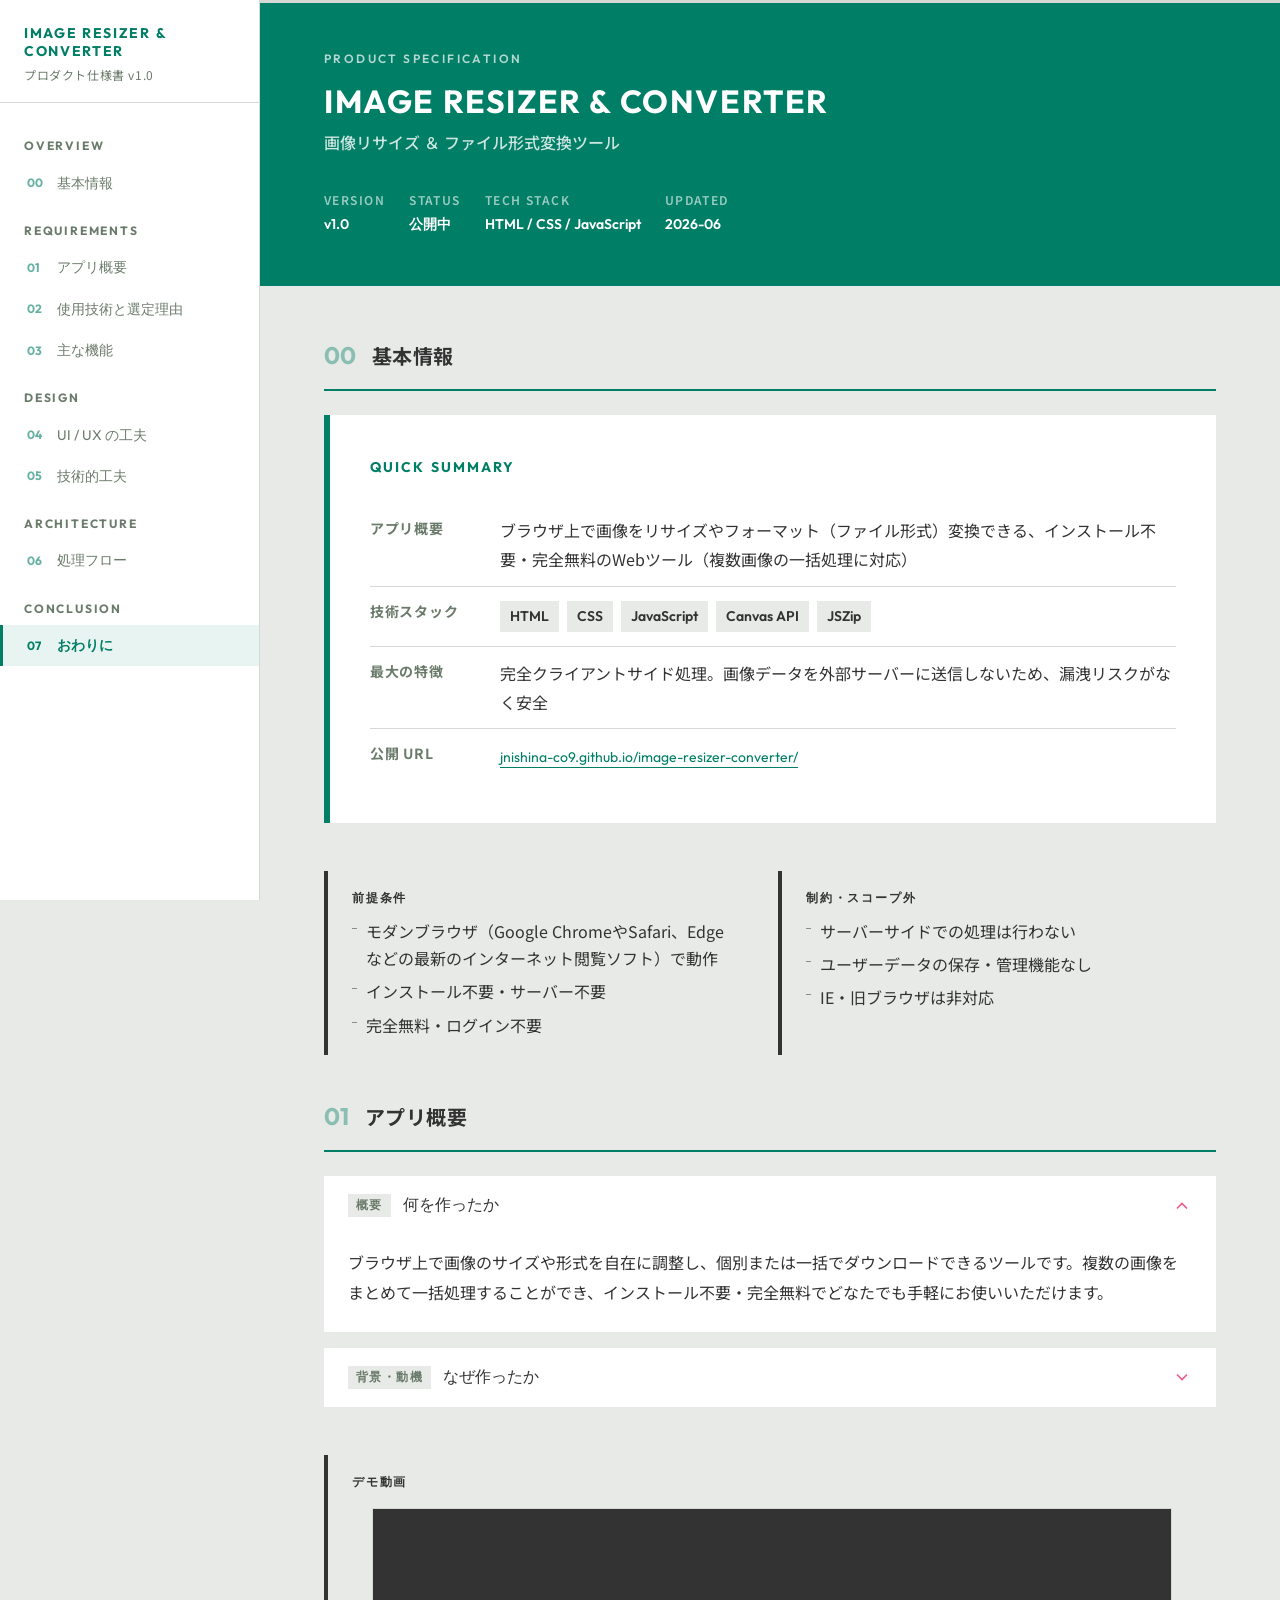
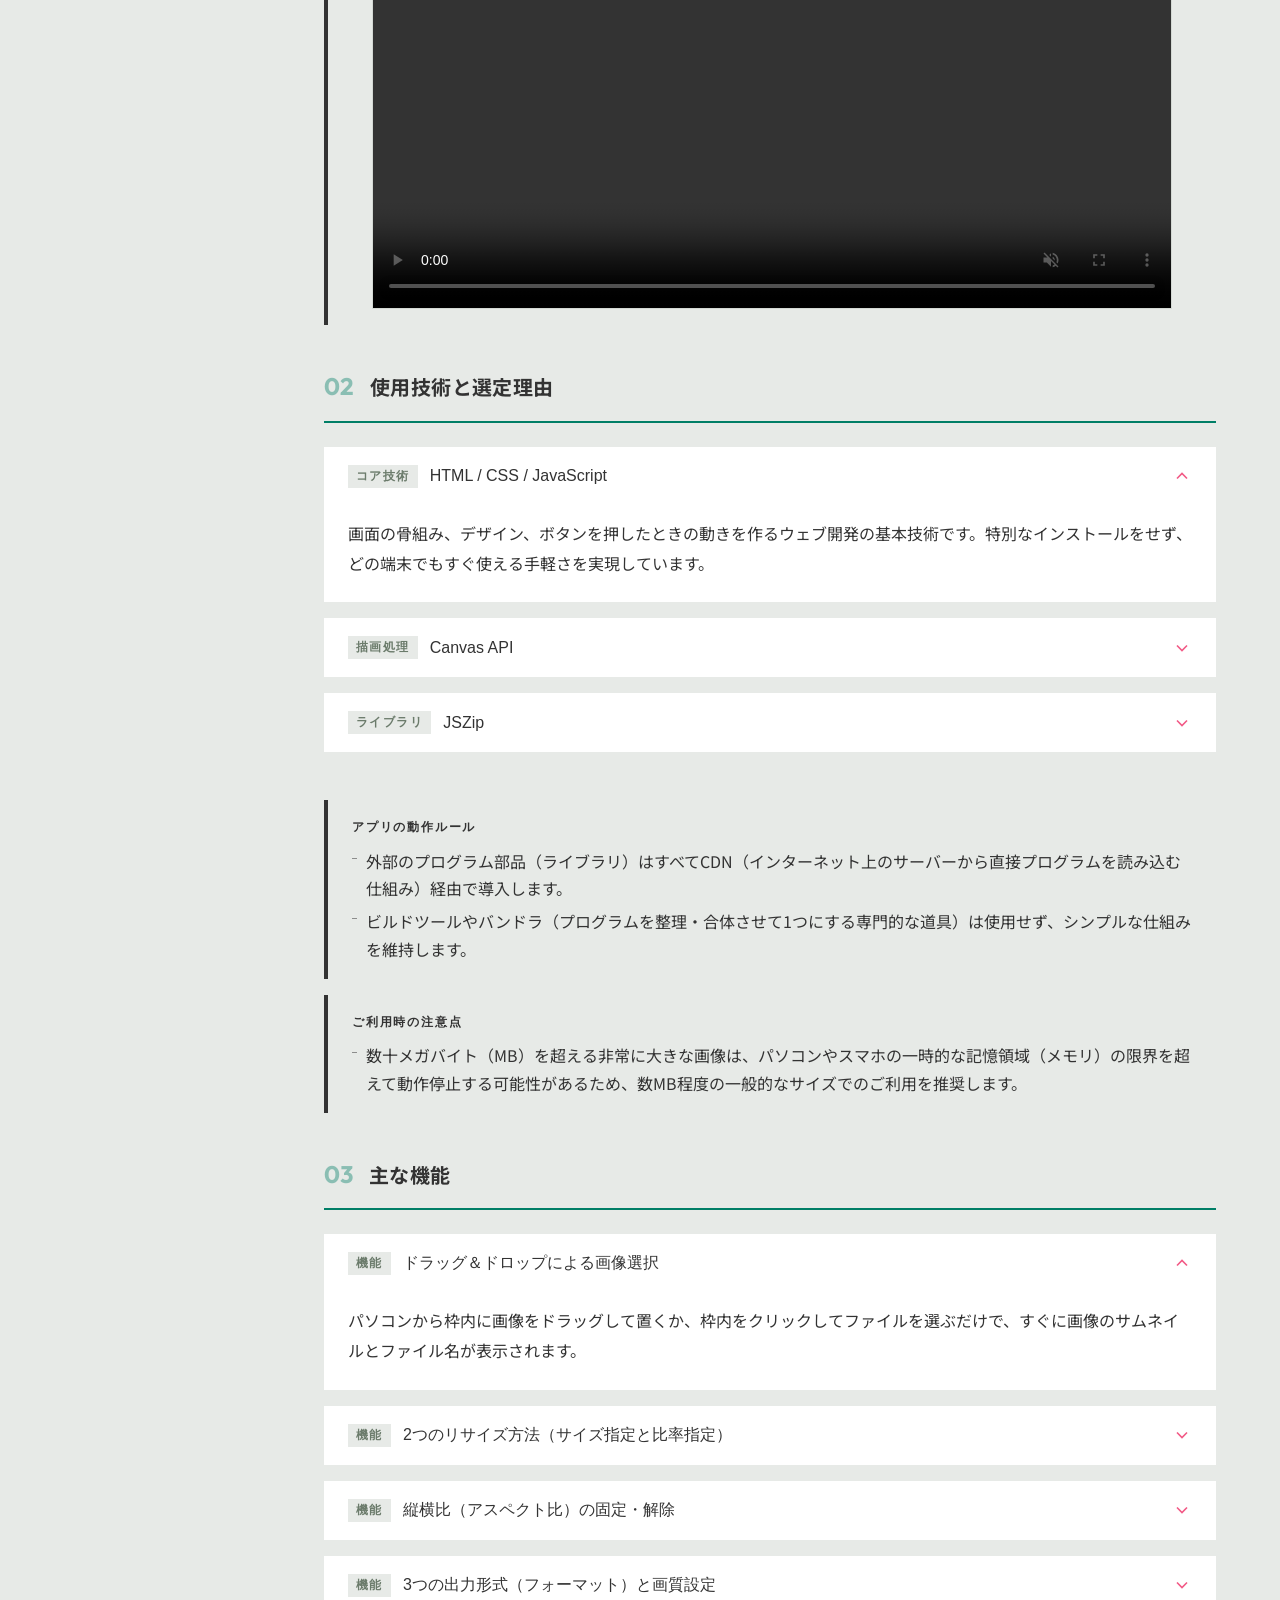
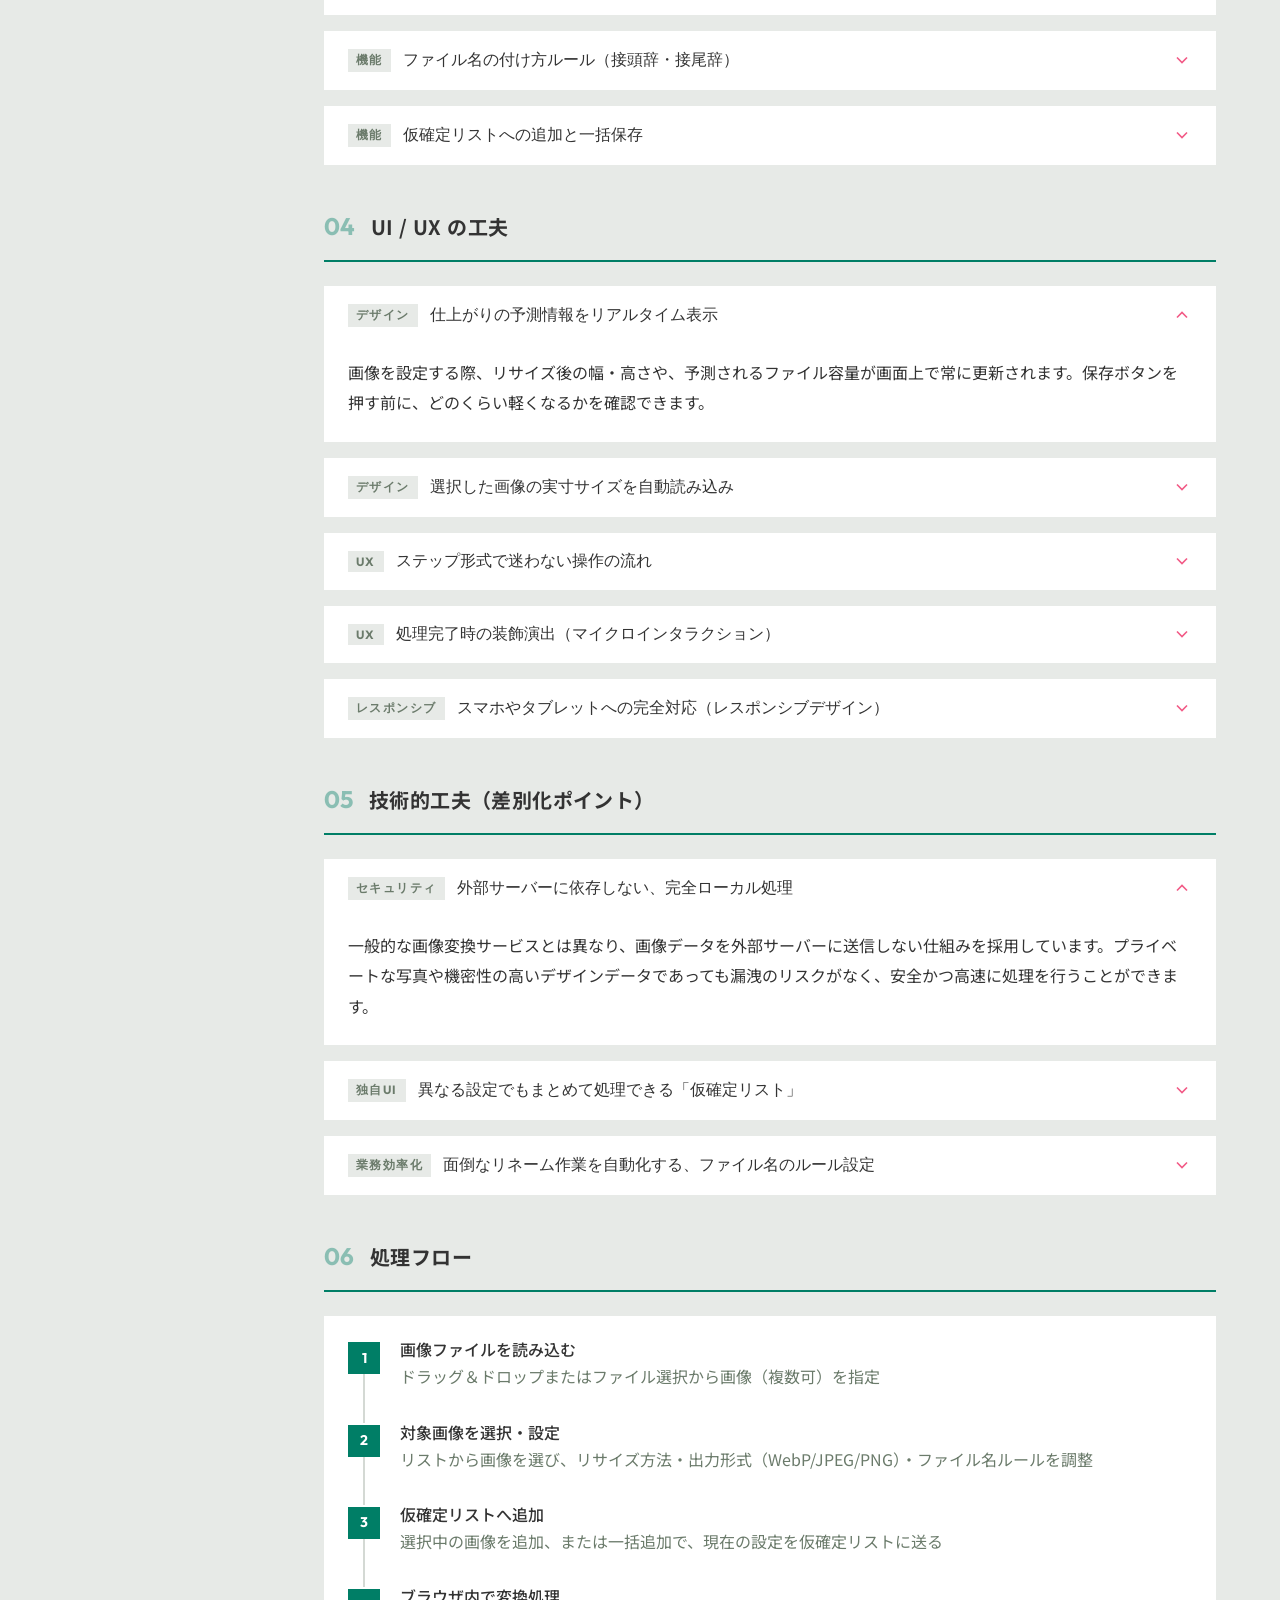
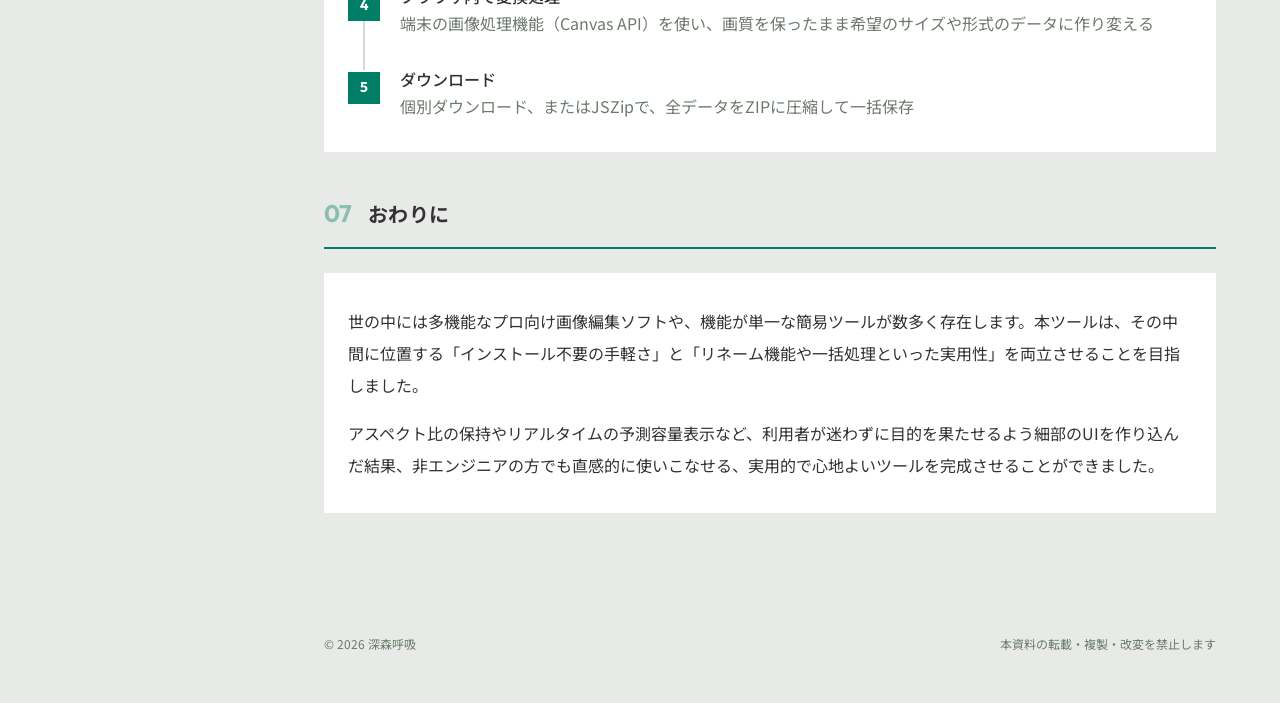
==== commit cd0cee4a: "ファイル内容を更新済み、ファビコンを追加済み" ====
--- a/spec.html
+++ b/spec.html
@@ -3,7 +3,9 @@
 <head>
 <meta charset="UTF-8">
 <meta name="viewport" content="width=device-width, initial-scale=1.0">
-<title>IMAGE RESIZER & CONVERTER — プロダクト仕様書</title>
+<link rel="icon" href="favicon.png" type="image/png">
+<link rel="apple-touch-icon" href="apple-touch-icon.png">
+<title>仕様書 | IMAGE RESIZER & CONVERTER</title>
 <link rel="preconnect" href="https://fonts.googleapis.com">
 <link rel="preconnect" href="https://fonts.gstatic.com" crossorigin>
 <link href="https://fonts.googleapis.com/css2?family=Noto+Sans+JP:wght@400;500;700&family=Outfit:wght@400;600;700&display=swap" rel="stylesheet">
@@ -84,6 +86,7 @@
     text-decoration: none;
     display: block;
     transition: opacity 0.2s ease;
+    line-height: 1.3;
   }
 
   .sidebar__app-name:hover {
@@ -743,7 +746,7 @@
   <!-- ======= SIDEBAR ======= -->
   <aside class="sidebar" id="sidebar" role="navigation" aria-label="目次">
     <div class="sidebar__brand">
-      <a href="#" class="sidebar__app-name">IMAGE RESIZER</a>
+      <a href="#" class="sidebar__app-name">IMAGE RESIZER &amp; CONVERTER</a>
       <div class="sidebar__doc-type">プロダクト仕様書 v1.0</div>
     </div>
 
@@ -791,7 +794,7 @@
     <header class="page-header">
       <div class="page-header__eyebrow">PRODUCT SPECIFICATION</div>
       <h1 class="page-header__title">IMAGE RESIZER & CONVERTER</h1>
-      <div class="page-header__subtitle">画像リサイズ ＆ フォーマット変換ツール</div>
+      <div class="page-header__subtitle">画像リサイズ ＆ ファイル形式変換ツール</div>
       <div class="page-header__meta">
         <div class="meta-badge">
           <span class="meta-badge__label">Version</span>
@@ -830,7 +833,7 @@
             <tbody>
               <tr>
                 <th>アプリ概要</th>
-                <td>ブラウザ上で画像をリサイズやフォーマット（形式）変換できる、インストール不要・完全無料のWebツール（複数画像の一括処理に対応）</td>
+                <td>ブラウザ上で画像をリサイズやフォーマット（ファイル形式）変換できる、インストール不要・完全無料のWebツール（複数画像の一括処理に対応）</td>
               </tr>
               <tr>
                 <th>技術スタック</th>
@@ -1105,7 +1108,7 @@
               <svg class="accordion__icon" viewBox="0 0 24 24" fill="none" stroke="currentColor" stroke-width="2"><polyline points="6 9 12 15 18 9"/></svg>
             </button>
             <div class="accordion__body" id="body-4-1">
-              <p>画像を設定する際、リサイズ後の「幅・高さ」や「予測されるファイル容量（KB/MB）」が画面上で常に更新されます。保存ボタンを押す前に、どのくらい軽くなるかを確認できます。</p>
+              <p>画像を設定する際、リサイズ後の幅・高さや、予測されるファイル容量が画面上で常に更新されます。保存ボタンを押す前に、どのくらい軽くなるかを確認できます。</p>
             </div>
           </div>
 
@@ -1213,19 +1216,6 @@
             </div>
           </div>
 
-          <div class="accordion" id="acc-5-4">
-            <button class="accordion__trigger" aria-expanded="false" aria-controls="body-5-4">
-              <div class="accordion__trigger-left">
-                <span class="accordion__tag accordion__tag--rationale">最適化</span>
-                <span class="accordion__title">最新フォーマット「WebP」への対応と細やかな画質調整</span>
-              </div>
-              <svg class="accordion__icon" viewBox="0 0 24 24" fill="none" stroke="currentColor" stroke-width="2"><polyline points="6 9 12 15 18 9"/></svg>
-            </button>
-            <div class="accordion__body" id="body-5-4">
-              <p>一般的なJPEGやPNGに加えて、よりファイル容量を軽くできる次世代画像フォーマット「WebP（ウェッピー）」への変換に対応しています。画質のパーセント調整機能と組み合わせることで、ウェブサイトの表示高速化に最適な画像を簡単に作成できます。</p>
-            </div>
-          </div>
-
         </div>
       </section>
 
@@ -1266,7 +1256,7 @@
             </div>
             <div class="flow-step__content">
               <div class="flow-step__title">仮確定リストへ追加</div>
-              <div class="flow-step__desc">「選択中の画像を追加」または「一括追加」で、現在の設定を仮確定リストに送る</div>
+              <div class="flow-step__desc">選択中の画像を追加、または一括追加で、現在の設定を仮確定リストに送る</div>
             </div>
           </div>
           <div class="flow-step">
@@ -1286,7 +1276,7 @@
             </div>
             <div class="flow-step__content">
               <div class="flow-step__title">ダウンロード</div>
-              <div class="flow-step__desc">個別ダウンロード、またはJSZipで全データをZIPに圧縮して一括保存</div>
+              <div class="flow-step__desc">個別ダウンロード、またはJSZipで、全データをZIPに圧縮して一括保存</div>
             </div>
           </div>
         </div>
@@ -1303,7 +1293,7 @@
         <div class="section-body">
           <div style="background: var(--color-base); padding: 32px 24px; line-height: 2.0;">
             <p style="margin-bottom: 16px;">世の中には多機能なプロ向け画像編集ソフトや、機能が単一な簡易ツールが数多く存在します。本ツールは、その中間に位置する「インストール不要の手軽さ」と「リネーム機能や一括処理といった実用性」を両立させることを目指しました。</p>
-            <p>「アスペクト比の保持」や「リアルタイムの予測容量表示」など、利用者が迷わずに目的を果たせるよう細部のUIを作り込んだ結果、非エンジニアの方でも直感的に使いこなせる、実用的で心地よいツールを完成させることができました。</p>
+            <p>アスペクト比の保持やリアルタイムの予測容量表示など、利用者が迷わずに目的を果たせるよう細部のUIを作り込んだ結果、非エンジニアの方でも直感的に使いこなせる、実用的で心地よいツールを完成させることができました。</p>
           </div>
         </div>
       </section>
